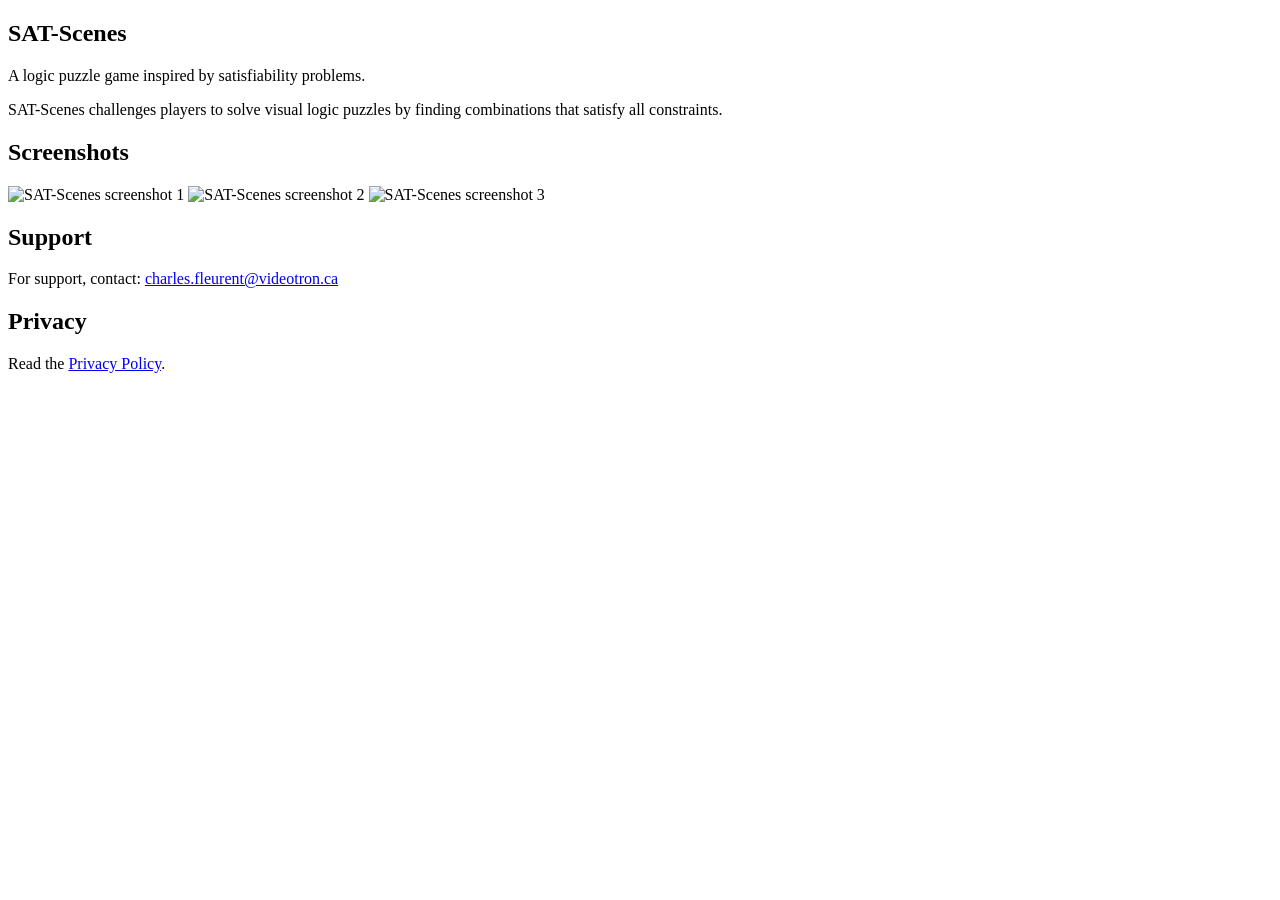
==== index.html @ 05f3c1bd "Create index.html Ajouter du fichier index.html" ====
<!DOCTYPE html>
<html lang="en">
<head>
  <meta charset="UTF-8">
  <meta name="viewport" content="width=device-width, initial-scale=1.0">
  <title>SAT-Scenes</title>
  <link rel="stylesheet" href="style.css">
</head>
<body>
  <main class="container">
    <section class="hero">
      <h1>SAT-Scenes</h1>
      <p class="subtitle">A logic puzzle game inspired by satisfiability problems.</p>
      <p>
        SAT-Scenes challenges players to solve visual logic puzzles by finding combinations
        that satisfy all constraints.
      </p>
    </section>

    <section>
      <h2>Screenshots</h2>
      <div class="screenshots">
        <img src="screenshots/screenshot-1.png" alt="SAT-Scenes screenshot 1">
        <img src="screenshots/screenshot-2.png" alt="SAT-Scenes screenshot 2">
        <img src="screenshots/screenshot-3.png" alt="SAT-Scenes screenshot 3">
      </div>
    </section>

    <section>
      <h2>Support</h2>
      <p>
        For support, contact:
        <a href="mailto:charles.fleurent@videotron.ca">charles.fleurent@videotron.ca</a>
      </p>
    </section>

    <section>
      <h2>Privacy</h2>
      <p>
        Read the <a href="privacy.html">Privacy Policy</a>.
      </p>
    </section>
  </main>
</body>
</html>
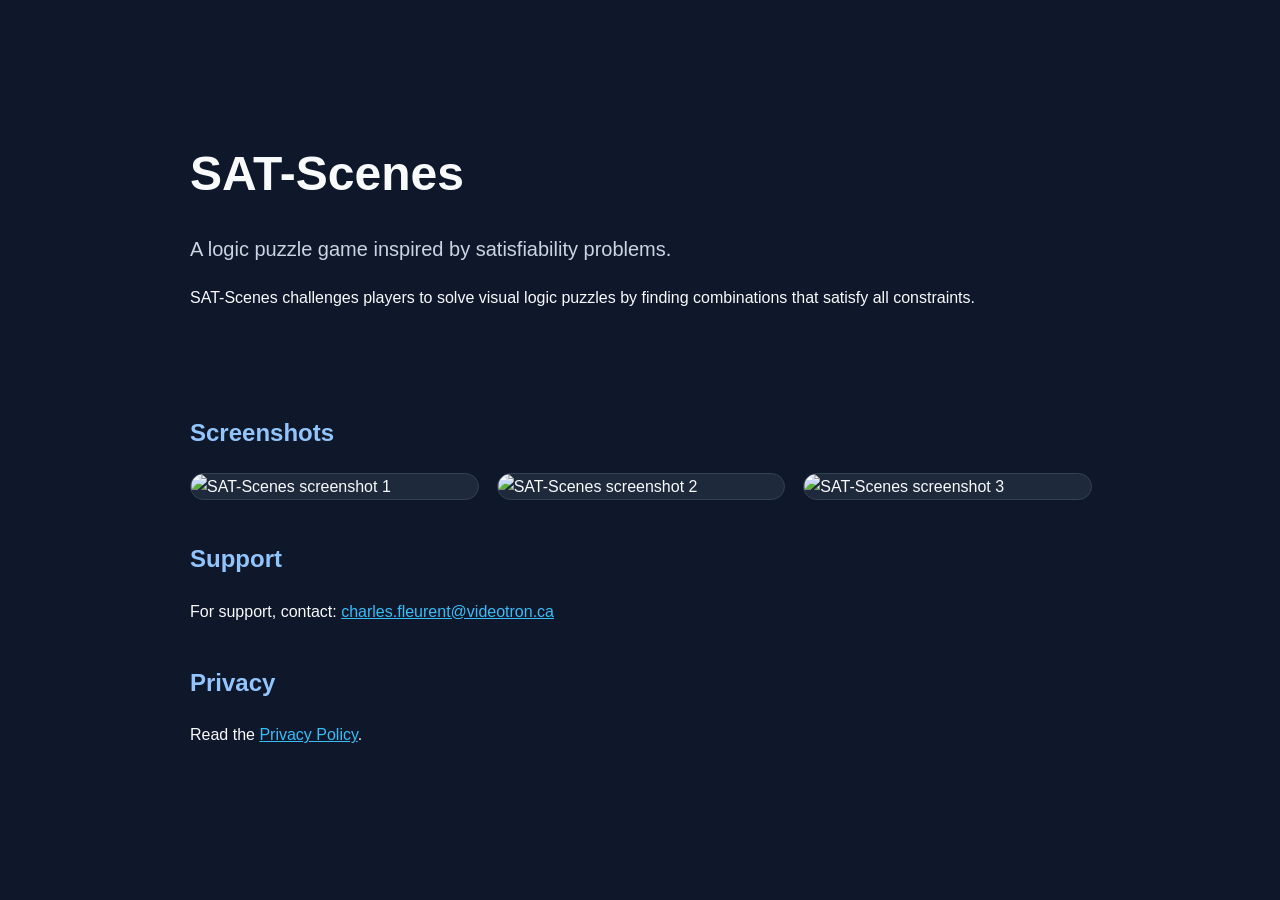
==== commit fcf9cd1d: "Change email address in index.html" ====
--- a/index.html
+++ b/index.html
@@ -30,7 +30,7 @@
       <h2>Support</h2>
       <p>
         For support, contact:
-        <a href="mailto:charles.fleurent@videotron.ca">charles.fleurent@videotron.ca</a>
+        <a href="mailto:boollabstudio.info@gmail.com">charles.fleurent@videotron.ca</a>
       </p>
     </section>
 
--- a/style.css
+++ b/style.css
@@ -0,0 +1,50 @@
+body {
+  margin: 0;
+  font-family: -apple-system, BlinkMacSystemFont, "Segoe UI", sans-serif;
+  background: #0f172a;
+  color: #f8fafc;
+  line-height: 1.6;
+}
+
+.container {
+  max-width: 900px;
+  margin: 0 auto;
+  padding: 48px 24px;
+}
+
+.hero {
+  padding: 48px 0;
+}
+
+h1 {
+  font-size: 3rem;
+  margin-bottom: 8px;
+}
+
+h2 {
+  margin-top: 40px;
+  color: #93c5fd;
+}
+
+.subtitle {
+  font-size: 1.25rem;
+  color: #cbd5e1;
+}
+
+a {
+  color: #38bdf8;
+}
+
+.screenshots {
+  display: grid;
+  grid-template-columns: repeat(auto-fit, minmax(220px, 1fr));
+  gap: 20px;
+  margin-top: 20px;
+}
+
+.screenshots img {
+  width: 100%;
+  border-radius: 18px;
+  border: 1px solid #334155;
+  background: #1e293b;
+}
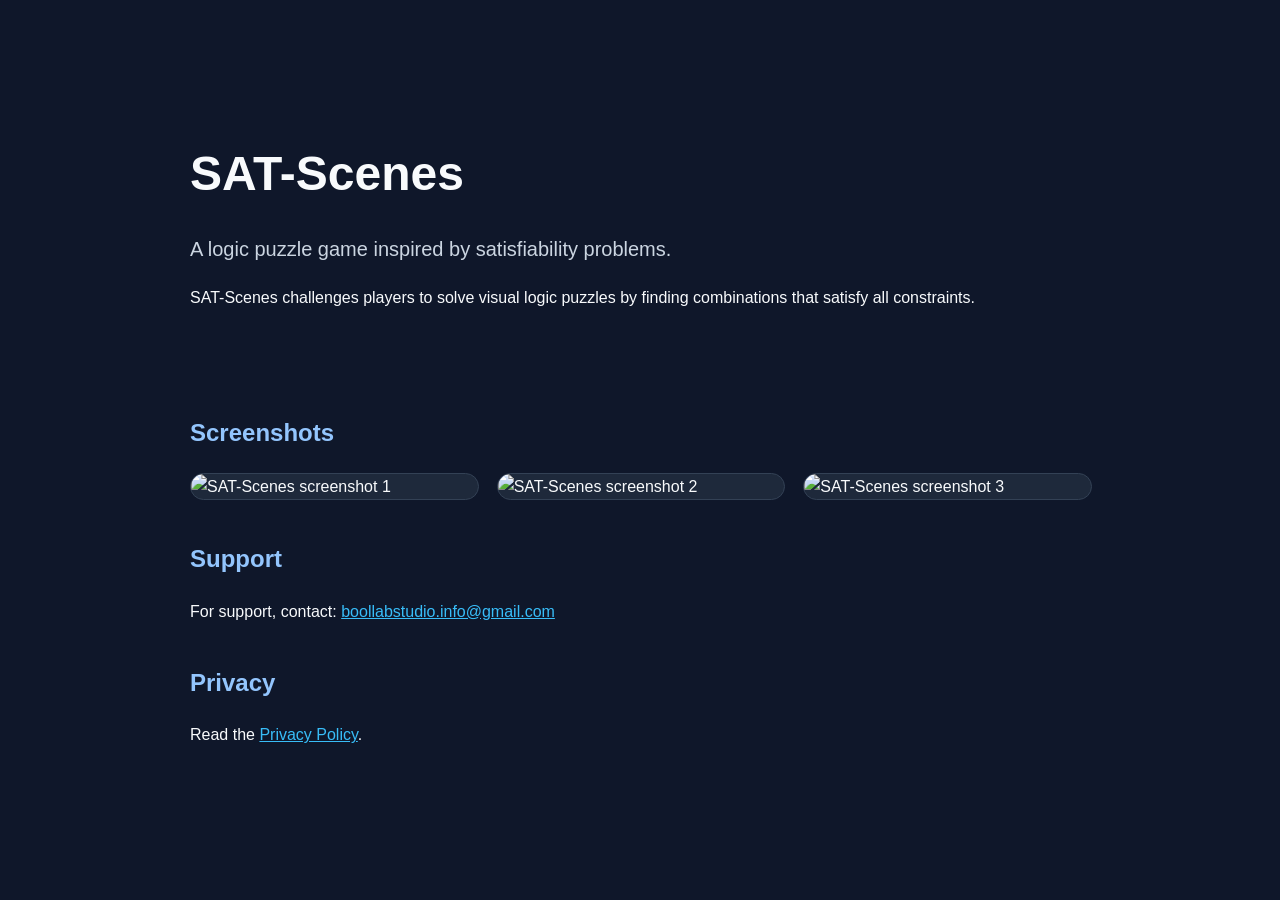
==== commit a80daf14: "Change email address in  index.html" ====
--- a/index.html
+++ b/index.html
@@ -30,7 +30,7 @@
       <h2>Support</h2>
       <p>
         For support, contact:
-        <a href="mailto:boollabstudio.info@gmail.com">charles.fleurent@videotron.ca</a>
+        <a href="mailto:boollabstudio.info@gmail.com">boollabstudio.info@gmail.com</a>
       </p>
     </section>
 
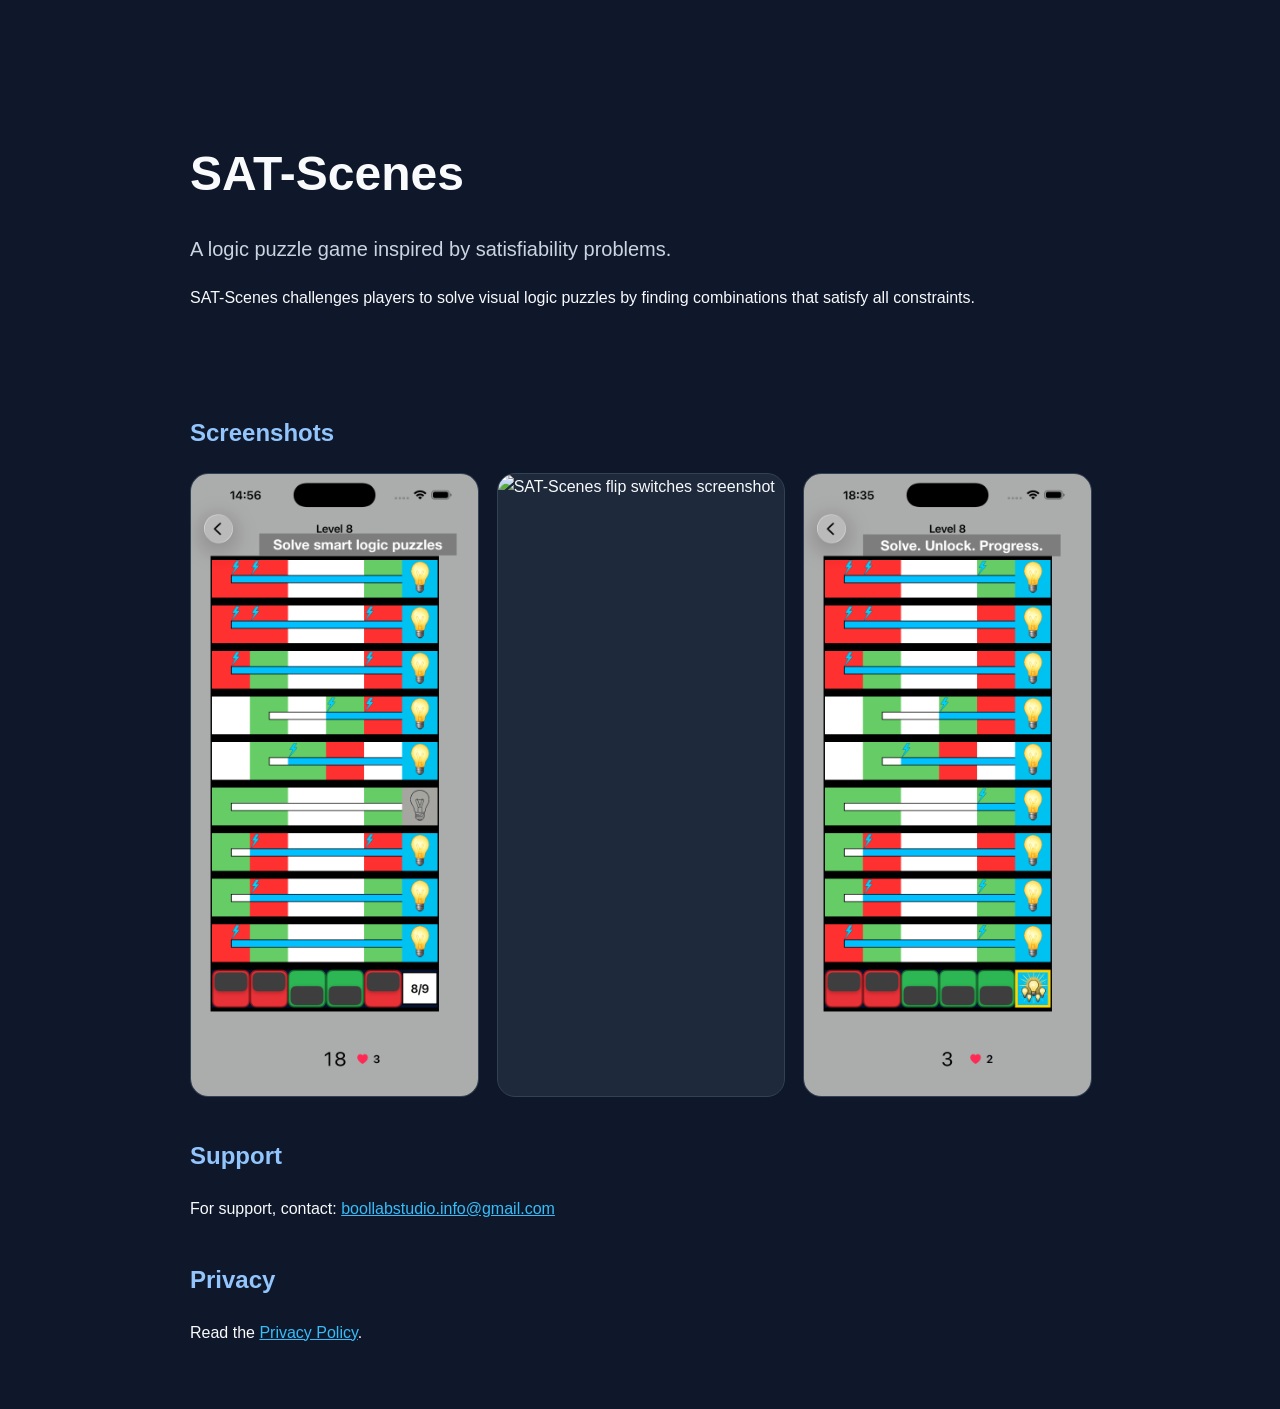
==== commit b0d89d27: "Rename screenshot files in index.html" ====
--- a/index.html
+++ b/index.html
@@ -20,9 +20,9 @@
     <section>
       <h2>Screenshots</h2>
       <div class="screenshots">
-        <img src="screenshots/screenshot-1.png" alt="SAT-Scenes screenshot 1">
-        <img src="screenshots/screenshot-2.png" alt="SAT-Scenes screenshot 2">
-        <img src="screenshots/screenshot-3.png" alt="SAT-Scenes screenshot 3">
+        <img src="screenshot_01_solve_logic.png" alt="SAT-Scenes solve logic screenshot">
+        <img src="screenshot_02_flip_switches.png" alt="SAT-Scenes flip switches screenshot">
+        <img src="screenshot_03_solve.png" alt="SAT-Scenes solved puzzle screenshot">
       </div>
     </section>
 
